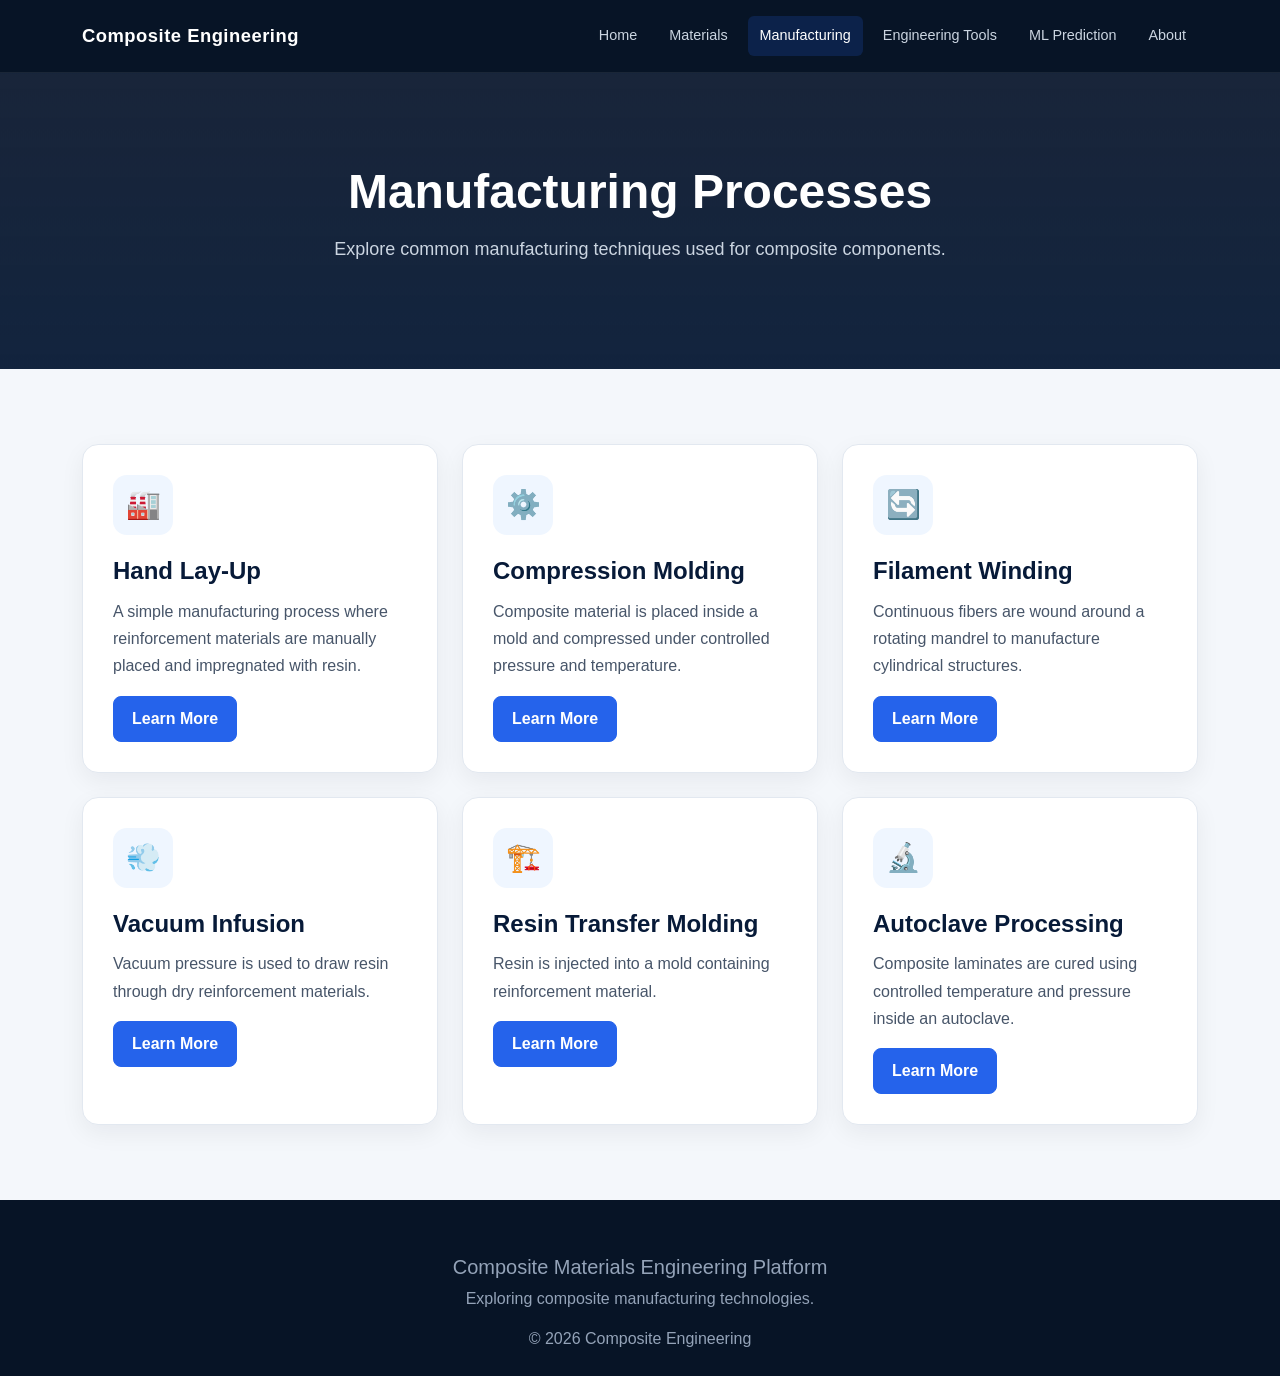
==== frontend/manufacturing.html @ 47d59663 "Added HTML/CSS frontend layout" ====
<!DOCTYPE html>
<html lang="en">

<head>

    <meta charset="UTF-8">
    <meta name="viewport" content="width=device-width, initial-scale=1.0">

    <title>Manufacturing | Composite Engineering</title>

    <link
        href="https://cdn.jsdelivr.net/npm/bootstrap@5.3.3/dist/css/bootstrap.min.css"
        rel="stylesheet"
    >

    <link rel="stylesheet" href="css/style.css">

</head>

<body>


    <!-- NAVBAR -->

    <nav class="navbar navbar-expand-lg navbar-dark bg-dark">

        <div class="container">

            <a class="navbar-brand" href="index.html">
                Composite Engineering
            </a>

            <button
                class="navbar-toggler"
                type="button"
                data-bs-toggle="collapse"
                data-bs-target="#navbarNav"
            >
                <span class="navbar-toggler-icon"></span>
            </button>

            <div class="collapse navbar-collapse" id="navbarNav">

                <ul class="navbar-nav ms-auto">

                    <li class="nav-item">
                        <a class="nav-link" href="index.html">Home</a>
                    </li>

                    <li class="nav-item">
                        <a class="nav-link" href="materials.html">
                            Materials
                        </a>
                    </li>

                    <li class="nav-item">
                        <a class="nav-link active" href="manufacturing.html">
                            Manufacturing
                        </a>
                    </li>

                    <li class="nav-item">
                        <a class="nav-link" href="tools.html">
                            Engineering Tools
                        </a>
                    </li>

                    <li class="nav-item">
                        <a class="nav-link" href="prediction.html">
                            ML Prediction
                        </a>
                    </li>

                    <li class="nav-item">
                        <a class="nav-link" href="about.html">
                            About
                        </a>
                    </li>

                </ul>

            </div>

        </div>

    </nav>


    <!-- HEADER -->

    <section class="page-header text-center">

        <div class="container">

            <h1>Manufacturing Processes</h1>

            <p class="mt-3">
                Explore common manufacturing techniques used
                for composite components.
            </p>

        </div>

    </section>


    <!-- PROCESS CARDS -->

    <section class="section-padding">

        <div class="container">

            <div class="row g-4">


                <div class="col-md-4">

                    <div class="custom-card">

                        <div class="card-icon">🏭</div>

                        <h3>Hand Lay-Up</h3>

                        <p>
                            A simple manufacturing process where
                            reinforcement materials are manually
                            placed and impregnated with resin.
                        </p>

                        <button class="btn btn-primary">
                            Learn More
                        </button>

                    </div>

                </div>


                <div class="col-md-4">

                    <div class="custom-card">

                        <div class="card-icon">⚙️</div>

                        <h3>Compression Molding</h3>

                        <p>
                            Composite material is placed inside a mold
                            and compressed under controlled pressure
                            and temperature.
                        </p>

                        <button class="btn btn-primary">
                            Learn More
                        </button>

                    </div>

                </div>


                <div class="col-md-4">

                    <div class="custom-card">

                        <div class="card-icon">🔄</div>

                        <h3>Filament Winding</h3>

                        <p>
                            Continuous fibers are wound around a rotating
                            mandrel to manufacture cylindrical structures.
                        </p>

                        <button class="btn btn-primary">
                            Learn More
                        </button>

                    </div>

                </div>


                <div class="col-md-4">

                    <div class="custom-card">

                        <div class="card-icon">💨</div>

                        <h3>Vacuum Infusion</h3>

                        <p>
                            Vacuum pressure is used to draw resin through
                            dry reinforcement materials.
                        </p>

                        <button class="btn btn-primary">
                            Learn More
                        </button>

                    </div>

                </div>


                <div class="col-md-4">

                    <div class="custom-card">

                        <div class="card-icon">🏗️</div>

                        <h3>Resin Transfer Molding</h3>

                        <p>
                            Resin is injected into a mold containing
                            reinforcement material.
                        </p>

                        <button class="btn btn-primary">
                            Learn More
                        </button>

                    </div>

                </div>


                <div class="col-md-4">

                    <div class="custom-card">

                        <div class="card-icon">🔬</div>

                        <h3>Autoclave Processing</h3>

                        <p>
                            Composite laminates are cured using controlled
                            temperature and pressure inside an autoclave.
                        </p>

                        <button class="btn btn-primary">
                            Learn More
                        </button>

                    </div>

                </div>

            </div>

        </div>

    </section>


    <!-- FOOTER -->

    <footer>

        <div class="container text-center">

            <h5>Composite Materials Engineering Platform</h5>

            <p class="mt-2">
                Exploring composite manufacturing technologies.
            </p>

            <p class="mb-0">
                © <span id="currentYear"></span>
                Composite Engineering
            </p>

        </div>

    </footer>


    <script
        src="https://cdn.jsdelivr.net/npm/bootstrap@5.3.3/dist/js/bootstrap.bundle.min.js">
    </script>

    <script src="js/script.js"></script>

</body>

</html>
---- frontend/css/style.css ----
/* =========================================
   GENERAL
========================================= */

* {
    box-sizing: border-box;
}

body {
    margin: 0;
    font-family: Arial, sans-serif;
    background-color: #f4f7fb;
    color: #172033;
}

.section-padding {
    padding: 90px 0;
}

.section-label {
    color: #2563eb;
    font-size: 0.85rem;
    font-weight: 700;
    letter-spacing: 1.5px;
    text-transform: uppercase;
    margin-bottom: 10px;
}

.section-title {
    font-size: 2.2rem;
    font-weight: 700;
    margin-bottom: 15px;
}

.section-subtitle {
    color: #64748b;
    max-width: 700px;
    margin: 0 auto;
    line-height: 1.7;
}


/* =========================================
   NAVBAR
========================================= */

.navbar {
    background-color: #071426 !important;
    padding: 16px 0;
    border-bottom: 1px solid rgba(255, 255, 255, 0.08);
}

.navbar-brand {
    display: flex;
    align-items: center;
    gap: 10px;
    font-weight: 700;
    font-size: 1.15rem;
    letter-spacing: 0.5px;
}

.brand-icon {
    width: 38px;
    height: 38px;
    border: 2px solid #2563eb;
    display: flex;
    align-items: center;
    justify-content: center;
    color: #3b82f6;
    font-size: 1.2rem;
    border-radius: 8px;
}

.brand-text {
    line-height: 1.05;
}

.brand-main {
    display: block;
    color: white;
}

.brand-sub {
    display: block;
    color: #3b82f6;
    font-size: 0.72rem;
    letter-spacing: 1.2px;
    margin-top: 3px;
}

.navbar-nav {
    gap: 8px;
}

.nav-link {
    color: #cbd5e1 !important;
    font-size: 0.9rem;
    padding: 9px 12px !important;
    border-radius: 6px;
    transition: 0.3s ease;
}

.nav-link:hover {
    color: white !important;
    background-color: rgba(37, 99, 235, 0.12);
}

.nav-link.active {
    color: white !important;
    background-color: rgba(37, 99, 235, 0.18);
}


/* =========================================
   HERO
========================================= */

.hero {
    position: relative;
    min-height: 650px;

    display: flex;
    align-items: center;

    overflow: hidden;

    background: #061329;
}

.hero-content {
    position: relative;
    z-index: 2;

    width: 55%;
    padding-left: 5%;
    padding-right: 40px;
}


.hero-label {
    color: #4da3ff;
    font-size: 16px;
    font-weight: 700;

    letter-spacing: 2px;

    margin-bottom: 25px;
}


.hero h1 {
    color: white;

    font-size: 64px;
    line-height: 1.05;

    margin: 0 0 30px 0;

    font-weight: 800;
}


.hero h1 span {
    display: block;

    color: #3182f6;
}


.hero p {
    color: #d6e2f2;

    font-size: 20px;
    line-height: 1.7;

    max-width: 700px;

    margin-bottom: 35px;
}


.hero-buttons {
    display: flex;
    gap: 16px;
}


.hero-image {
    position: absolute;

    right: 0;
    top: 0;

    width: 50%;
    height: 100%;

    overflow: hidden;
}


.hero-image img {
    width: 100%;
    height: 100%;

    object-fit: cover;

    object-position: center;

    opacity: 0.75;
}


.hero-image-overlay {
    position: absolute;

    top: 0;
    left: 0;

    width: 100%;
    height: 100%;

    background: linear-gradient(
        90deg,
        #061329 0%,
        rgba(6, 19, 41, 0.75) 20%,
        rgba(6, 19, 41, 0.25) 60%,
        rgba(6, 19, 41, 0.1) 100%
    );
}


/* Carbon-fiber pattern */

.hero::after {
    content: "";
    position: absolute;

    width: 550px;
    height: 550px;

    right: -120px;
    top: 40px;

    background: radial-gradient(
        circle,
        rgba(37, 99, 235, 0.25),
        transparent 70%
    );

    pointer-events: none;
}


/* Blue glow */

.hero::after {
    content: "";
    position: absolute;
    width: 500px;
    height: 500px;
    right: -100px;
    top: 30px;

    background: radial-gradient(
        circle,
        rgba(37, 99, 235, 0.25),
        transparent 70%
    );

    pointer-events: none;
}

.hero-content {
    position: relative;
    z-index: 2;
}

.hero-label {
    color: #60a5fa;
    font-weight: 700;
    font-size: 0.9rem;
    letter-spacing: 1.8px;
    text-transform: uppercase;
    margin-bottom: 20px;
}

.hero h1 {
    color: white;
    font-size: 4rem;
    line-height: 1.08;
    font-weight: 750;
    max-width: 760px;
    margin-bottom: 25px;
}

.hero h1 span {
    color: #3b82f6;
}

.hero-description {
    color: #cbd5e1;
    font-size: 1.08rem;
    line-height: 1.8;
    max-width: 650px;
    margin-bottom: 32px;
}


/* =========================================
   BUTTONS
========================================= */

.btn-main {
    background-color: #2563eb;
    color: white;
    border: none;
    padding: 13px 25px;
    border-radius: 7px;
    font-weight: 600;
    text-decoration: none;
    display: inline-block;
    transition: 0.3s ease;
}

.btn-main:hover {
    background-color: #1d4ed8;
    color: white;
    transform: translateY(-2px);
}

.btn-outline-main {
    background-color: transparent;
    color: white;
    border: 1px solid #94a3b8;
    padding: 12px 25px;
    border-radius: 7px;
    font-weight: 600;
    text-decoration: none;
    display: inline-block;
    transition: 0.3s ease;
}

.btn-outline-main:hover {
    background-color: white;
    color: #0f172a;
}


/* =========================================
   STATISTICS STRIP
========================================= */

.stats-container {
    position: relative;
    z-index: 5;
    margin-top: -65px;
}

.stats-box {
    background-color: #0d203b;
    border: 1px solid rgba(255, 255, 255, 0.08);
    border-radius: 14px;
    padding: 28px 30px;
    box-shadow: 0 15px 35px rgba(15, 23, 42, 0.2);
}

.stat-item {
    display: flex;
    align-items: center;
    gap: 18px;
    min-height: 90px;
    padding: 5px 20px;
}

.stat-item:not(:last-child) {
    border-right: 1px solid rgba(255, 255, 255, 0.12);
}

.stat-icon {
    width: 48px;
    height: 48px;
    flex-shrink: 0;
    border-radius: 12px;
    display: flex;
    align-items: center;
    justify-content: center;
    background-color: rgba(37, 99, 235, 0.15);
    color: #60a5fa;
    font-size: 1.35rem;
}

.stat-number {
    color: white;
    font-size: 1.5rem;
    font-weight: 700;
    margin-bottom: 3px;
}

.stat-title {
    color: #cbd5e1;
    font-size: 0.95rem;
    margin-bottom: 3px;
}

.stat-description {
    color: #94a3b8;
    font-size: 0.78rem;
}


/* =========================================
   PLATFORM SECTION
========================================= */

.platform-section {
    padding: 100px 0 90px;
}

.platform-header {
    text-align: center;
    margin-bottom: 50px;
}


/* =========================================
   FEATURE CARDS
========================================= */

.feature-card {
    height: 100%;
    background-color: white;
    border: 1px solid #e2e8f0;
    border-radius: 14px;
    padding: 35px 30px;
    transition: all 0.3s ease;
    position: relative;
    overflow: hidden;
}

.feature-card::before {
    content: "";
    position: absolute;
    top: 0;
    left: 0;
    width: 100%;
    height: 3px;
    background-color: #2563eb;
    transform: scaleX(0);
    transform-origin: left;
    transition: 0.3s ease;
}

.feature-card:hover {
    transform: translateY(-7px);
    box-shadow: 0 15px 35px rgba(15, 23, 42, 0.1);
}

.feature-card:hover::before {
    transform: scaleX(1);
}

.feature-icon {
    width: 62px;
    height: 62px;
    border-radius: 14px;
    display: flex;
    align-items: center;
    justify-content: center;
    margin-bottom: 25px;
    font-size: 1.6rem;
    background-color: #eff6ff;
    color: #2563eb;
}

.feature-card h3 {
    font-size: 1.35rem;
    font-weight: 700;
    margin-bottom: 14px;
}

.feature-card p {
    color: #64748b;
    line-height: 1.7;
    font-size: 0.95rem;
    min-height: 80px;
}

.feature-card .card-link {
    display: inline-block;
    margin-top: 15px;
    color: #2563eb;
    font-weight: 600;
    text-decoration: none;
}

.feature-card .card-link:hover {
    color: #1d4ed8;
}


/* =========================================
   FUTURE PLATFORM SECTION
========================================= */

.future-section {
    background-color: #0d1b31;
    color: white;
    padding: 80px 0;
}

.future-section h2 {
    font-weight: 700;
    margin-bottom: 15px;
}

.future-section p {
    color: #b8c4d6;
    line-height: 1.7;
}

.future-item {
    padding: 25px;
    height: 100%;
    border: 1px solid rgba(255, 255, 255, 0.1);
    border-radius: 12px;
    background-color: rgba(255, 255, 255, 0.035);
}

.future-item h4 {
    font-size: 1.1rem;
    margin-top: 15px;
}

.future-item p {
    font-size: 0.9rem;
    margin-bottom: 0;
}


/* =========================================
   FOOTER
========================================= */

footer {
    background-color: #071426;
    color: #94a3b8;
    padding: 55px 0 25px;
}

.footer-brand {
    color: white;
    font-size: 1.2rem;
    font-weight: 700;
    margin-bottom: 15px;
}

.footer-text {
    font-size: 0.9rem;
    line-height: 1.7;
    max-width: 330px;
}

.footer-title {
    color: white;
    font-size: 0.95rem;
    font-weight: 700;
    margin-bottom: 18px;
}

.footer-links {
    list-style: none;
    padding: 0;
    margin: 0;
}

.footer-links li {
    margin-bottom: 10px;
}

.footer-links a {
    color: #94a3b8;
    text-decoration: none;
    font-size: 0.88rem;
    transition: 0.2s ease;
}

.footer-links a:hover {
    color: white;
}

.footer-bottom {
    border-top: 1px solid rgba(255, 255, 255, 0.08);
    margin-top: 40px;
    padding-top: 20px;
    text-align: center;
    font-size: 0.8rem;
}


/* =========================================
   OTHER PAGES
========================================= */

.page-header {
    background-color: #0d1b31;
    color: white;
    padding: 100px 0;
}

.page-header h1 {
    font-weight: 700;
}

.custom-card {
    background-color: white;
    border: none;
    border-radius: 12px;
    padding: 30px;
    height: 100%;
    box-shadow: 0 5px 20px rgba(15, 23, 42, 0.06);
    transition: 0.3s ease;
}

.custom-card:hover {
    transform: translateY(-5px);
    box-shadow: 0 12px 30px rgba(15, 23, 42, 0.1);
}

.card-icon {
    font-size: 2.3rem;
    margin-bottom: 20px;
}

.prediction-box {
    background-color: white;
    border-radius: 15px;
    padding: 40px;
    box-shadow: 0 5px 20px rgba(15, 23, 42, 0.06);
}

.placeholder-area {
    border: 2px dashed #cbd5e1;
    border-radius: 12px;
    padding: 60px 30px;
    text-align: center;
    background-color: #f8fafc;
}


/* =========================================
   RESPONSIVE
========================================= */

@media (max-width: 991px) {

    .navbar-nav {
        gap: 2px;
        margin-top: 15px;
    }

    .hero {
        min-height: 600px;
    }

    .hero h1 {
        font-size: 3.1rem;
    }

    .stat-item {
        padding: 15px;
    }

    .stat-item:not(:last-child) {
        border-right: none;
        border-bottom: 1px solid rgba(255, 255, 255, 0.12);
    }
}


@media (max-width: 768px) {

    .section-padding {
        padding: 65px 0;
    }

    .hero {
        min-height: 550px;
    }

    .hero h1 {
        font-size: 2.5rem;
    }

    .hero-description {
        font-size: 1rem;
    }

    .stats-container {
        margin-top: -40px;
    }

    .stats-box {
        padding: 20px;
    }

    .platform-section {
        padding-top: 70px;
    }

    .section-title {
        font-size: 1.8rem;
    }

    .feature-card {
        padding: 30px 25px;
    }
}


@media (max-width: 576px) {

    .hero h1 {
        font-size: 2.1rem;
    }

    .hero-label {
        font-size: 0.75rem;
    }

    .btn-main,
    .btn-outline-main {
        width: 100%;
        text-align: center;
        margin-bottom: 10px;
    }

    .stats-container {
        margin-top: -25px;
    }
}
/* ==============================
   HERO BUTTONS
   ============================== */

.hero-buttons {
    display: flex;
    gap: 16px;
    margin-top: 10px;
}

.hero-buttons a {
    display: inline-flex;
    align-items: center;
    justify-content: center;

    padding: 16px 28px;

    border-radius: 8px;

    font-size: 17px;
    font-weight: 600;

    text-decoration: none;

    transition: all 0.3s ease;
}


/* Explore Materials */

.hero-buttons .btn-primary {
    background: #2563eb;
    color: white;

    border: 1px solid #2563eb;
}

.hero-buttons .btn-primary:hover {
    background: #1d4ed8;
    transform: translateY(-2px);
    box-shadow: 0 8px 20px rgba(37, 99, 235, 0.3);
}


/* ML Prediction */

.hero-buttons .btn-secondary {
    background: transparent;
    color: white;

    border: 1px solid #64748b;
}

.hero-buttons .btn-secondary:hover {
    background: rgba(255, 255, 255, 0.08);
    border-color: #3b82f6;
    transform: translateY(-2px);
}

/* =========================================================
   MATERIALS PAGE
   ========================================================= */

/* Materials page background */
body {
    background-color: #f4f7fb;
}

/* Page heading */
.page-header {
    background:
        linear-gradient(rgba(6, 19, 41, 0.92), rgba(9, 27, 54, 0.96)),
        url("../assets/images/FibreDeCarbone.jpg");

    background-size: cover;
    background-position: center;
    color: white;
    padding: 90px 20px;
    text-align: center;
}

.page-header h1 {
    font-size: 48px;
    font-weight: 800;
    margin-bottom: 15px;
}

.page-header p {
    font-size: 18px;
    color: #cbd5e1;
}


/* Materials section */
.section-padding {
    padding: 75px 0;
}


/* Material cards */
.custom-card {
    background: white;
    border: 1px solid #e2e8f0;
    border-radius: 16px;
    padding: 30px;
    height: 100%;

    box-shadow: 0 8px 25px rgba(15, 23, 42, 0.06);

    transition: transform 0.25s ease,
                box-shadow 0.25s ease,
                border-color 0.25s ease;
}


/* Card hover effect */
.custom-card:hover {
    transform: translateY(-8px);

    box-shadow: 0 18px 40px rgba(15, 23, 42, 0.12);

    border-color: #2563eb;
}


/* Card icons */
.card-icon {
    width: 60px;
    height: 60px;

    display: flex;
    align-items: center;
    justify-content: center;

    background: #eff6ff;
    border-radius: 14px;

    margin-bottom: 22px;

    color: #2563eb;
    font-size: 28px;
}


/* Card heading */
.custom-card h3 {
    color: #071a38;
    font-size: 24px;
    font-weight: 700;
    margin-bottom: 12px;
}


/* Card paragraph */
.custom-card p {
    color: #475569;
    line-height: 1.7;
}


/* Applications text */
.custom-card strong {
    color: #0f172a;
}


/* Card button */
.custom-card .btn-primary {
    background-color: #2563eb;
    border-color: #2563eb;

    border-radius: 8px;

    padding: 10px 18px;

    font-weight: 600;

    transition: all 0.2s ease;
}


.custom-card .btn-primary:hover {
    background-color: #1d4ed8;
    border-color: #1d4ed8;

    transform: translateY(-2px);
}


/* Mobile */
@media (max-width: 768px) {

    .page-header {
        padding: 65px 20px;
    }

    .page-header h1 {
        font-size: 36px;
    }

    .page-header p {
        font-size: 16px;
    }

    .section-padding {
        padding: 50px 20px;
    }

    .custom-card {
        padding: 25px;
    }
}
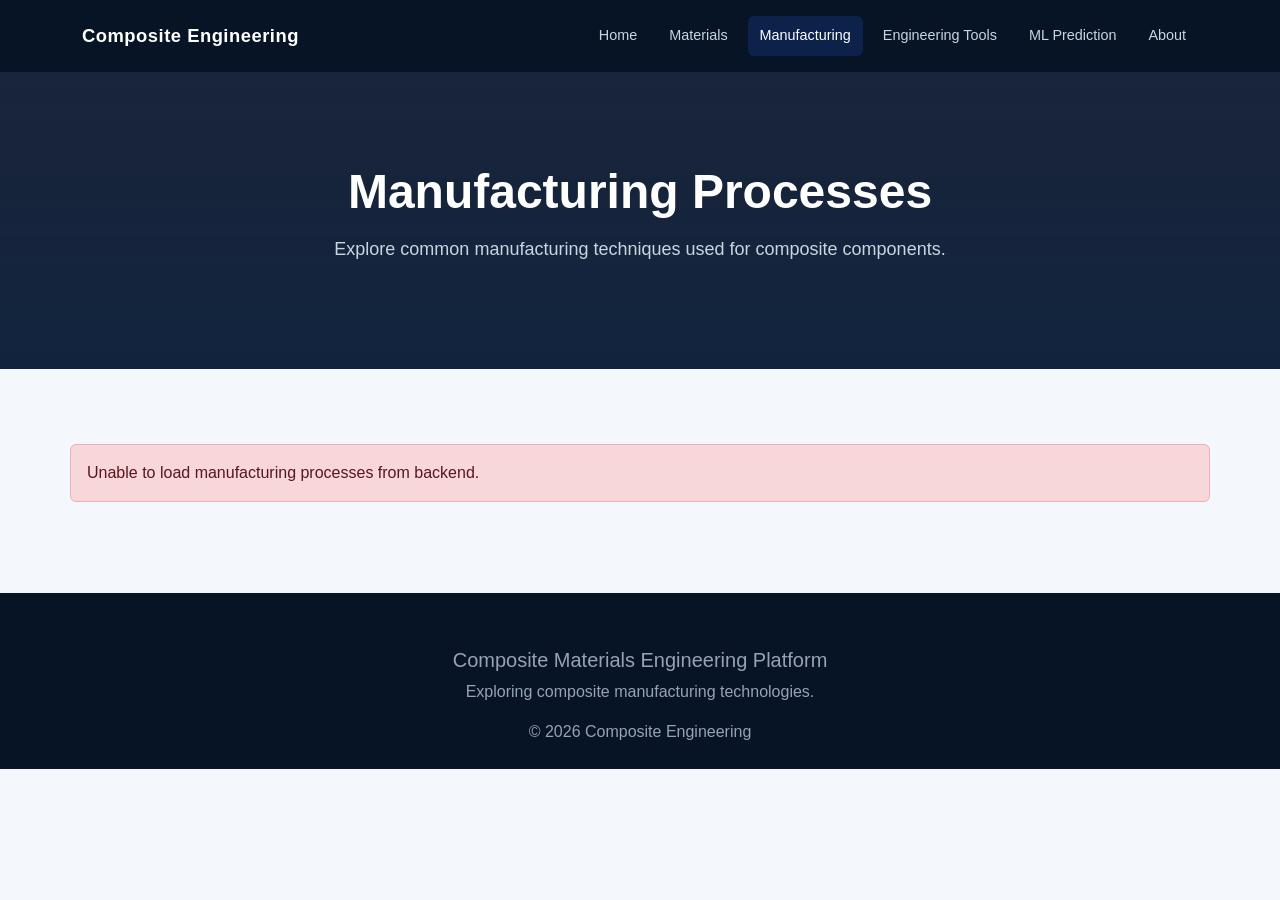
==== commit 6d873b72: "integrate backend with frontend" ====
--- a/frontend/manufacturing.html
+++ b/frontend/manufacturing.html
@@ -110,142 +110,8 @@
 
         <div class="container">
 
-            <div class="row g-4">
-
-
-                <div class="col-md-4">
-
-                    <div class="custom-card">
-
-                        <div class="card-icon">🏭</div>
-
-                        <h3>Hand Lay-Up</h3>
-
-                        <p>
-                            A simple manufacturing process where
-                            reinforcement materials are manually
-                            placed and impregnated with resin.
-                        </p>
-
-                        <button class="btn btn-primary">
-                            Learn More
-                        </button>
-
-                    </div>
-
-                </div>
-
-
-                <div class="col-md-4">
-
-                    <div class="custom-card">
-
-                        <div class="card-icon">⚙️</div>
-
-                        <h3>Compression Molding</h3>
-
-                        <p>
-                            Composite material is placed inside a mold
-                            and compressed under controlled pressure
-                            and temperature.
-                        </p>
-
-                        <button class="btn btn-primary">
-                            Learn More
-                        </button>
-
-                    </div>
-
-                </div>
-
-
-                <div class="col-md-4">
-
-                    <div class="custom-card">
-
-                        <div class="card-icon">🔄</div>
-
-                        <h3>Filament Winding</h3>
-
-                        <p>
-                            Continuous fibers are wound around a rotating
-                            mandrel to manufacture cylindrical structures.
-                        </p>
-
-                        <button class="btn btn-primary">
-                            Learn More
-                        </button>
-
-                    </div>
-
-                </div>
-
-
-                <div class="col-md-4">
-
-                    <div class="custom-card">
-
-                        <div class="card-icon">💨</div>
-
-                        <h3>Vacuum Infusion</h3>
-
-                        <p>
-                            Vacuum pressure is used to draw resin through
-                            dry reinforcement materials.
-                        </p>
-
-                        <button class="btn btn-primary">
-                            Learn More
-                        </button>
-
-                    </div>
-
-                </div>
-
-
-                <div class="col-md-4">
-
-                    <div class="custom-card">
-
-                        <div class="card-icon">🏗️</div>
-
-                        <h3>Resin Transfer Molding</h3>
-
-                        <p>
-                            Resin is injected into a mold containing
-                            reinforcement material.
-                        </p>
-
-                        <button class="btn btn-primary">
-                            Learn More
-                        </button>
-
-                    </div>
-
-                </div>
-
-
-                <div class="col-md-4">
-
-                    <div class="custom-card">
-
-                        <div class="card-icon">🔬</div>
-
-                        <h3>Autoclave Processing</h3>
-
-                        <p>
-                            Composite laminates are cured using controlled
-                            temperature and pressure inside an autoclave.
-                        </p>
-
-                        <button class="btn btn-primary">
-                            Learn More
-                        </button>
-
-                    </div>
-
-                </div>
-
+            <div class="row g-4" id="processesContainer">
+                <!-- Processes will be loaded from the FastAPI backend -->
             </div>
 
         </div>
